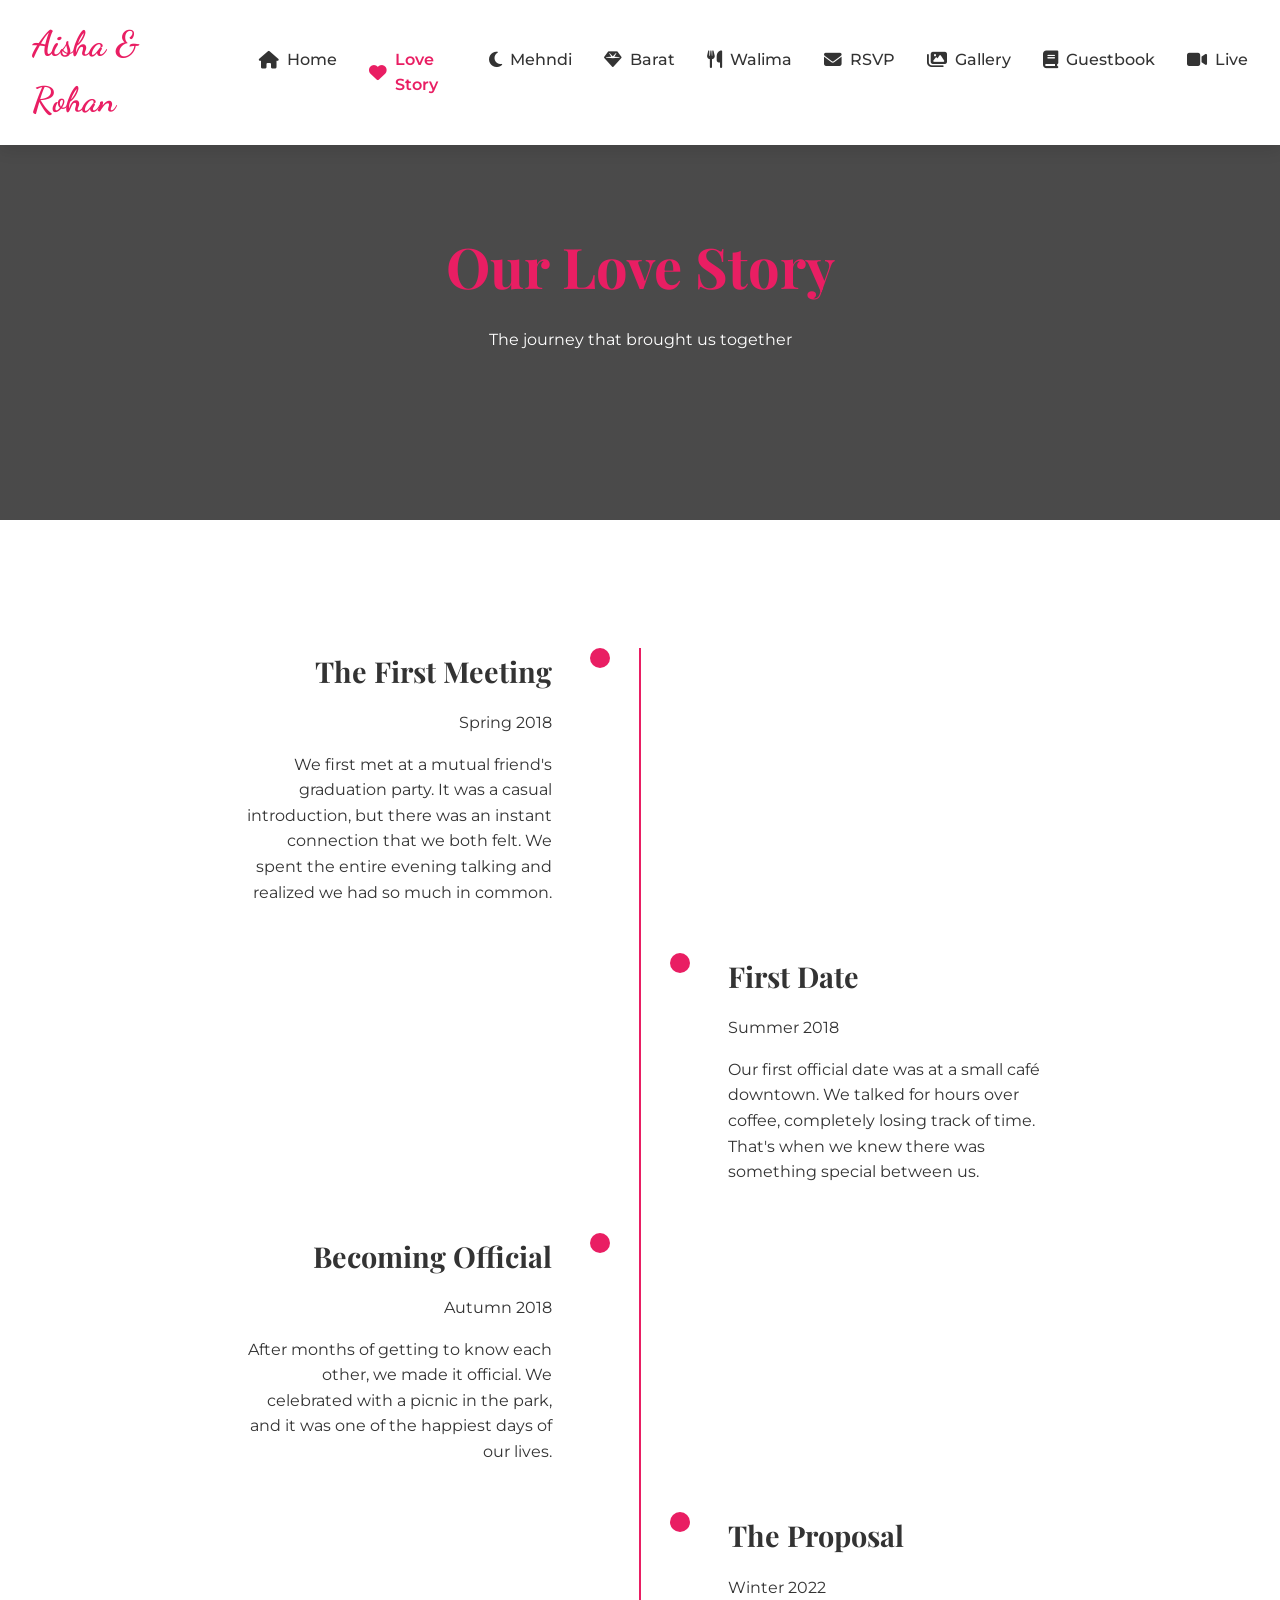
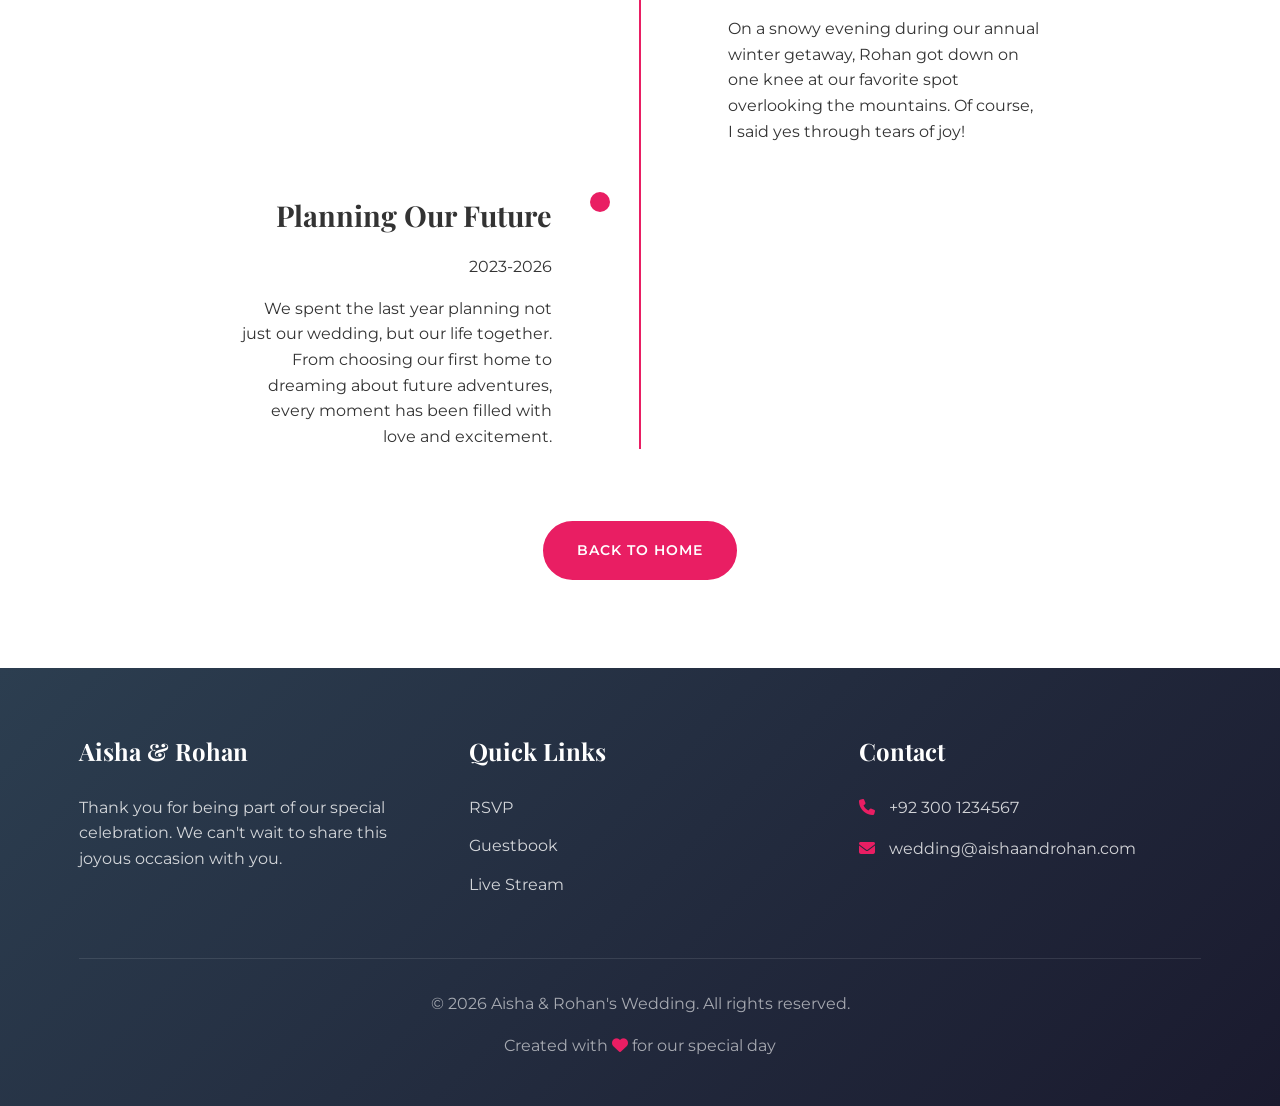
==== pages/love-story.html @ 5f3a9495 "demo-site" ====
<!DOCTYPE html>
<html lang="en">

<head>
    <meta charset="UTF-8">
    <meta name="viewport" content="width=device-width, initial-scale=1.0">
    <title>Our Love Story - Aisha & Rohan's Wedding</title>
    <link rel="stylesheet" href="../style.css">
    <link rel="stylesheet" href="https://cdnjs.cloudflare.com/ajax/libs/font-awesome/6.4.0/css/all.min.css">
    <link
        href="https://fonts.googleapis.com/css2?family=Playfair+Display:wght@400;700&family=Montserrat:wght@300;400;500;600&family=Dancing+Script:wght@700&display=swap"
        rel="stylesheet">
</head>

<body>
    <!-- Navigation (same as index.html) -->
    <nav class="navbar">
        <div class="nav-container">
            <a href="../index.html" class="logo">Aisha & Rohan</a>
            <div class="nav-toggle" id="navToggle">
                <i class="fas fa-bars"></i>
            </div>
            <ul class="nav-menu" id="navMenu">
                <li><a href="../index.html"><i class="fas fa-home"></i> Home</a></li>
                <li><a href="love-story.html"><i class="fas fa-heart"></i> Love Story</a></li>
                <li><a href="mehndi.html"><i class="fas fa-moon"></i> Mehndi</a></li>
                <li><a href="barat.html"><i class="fas fa-gem"></i> Barat</a></li>
                <li><a href="walima.html"><i class="fas fa-utensils"></i> Walima</a></li>
                <li><a href="rsvp.html"><i class="fas fa-envelope"></i> RSVP</a></li>
                <li><a href="gallery.html"><i class="fas fa-images"></i> Gallery</a></li>
                <li><a href="guestbook.html"><i class="fas fa-book"></i> Guestbook</a></li>
                <li><a href="live.html"><i class="fas fa-video"></i> Live</a></li>
            </ul>
        </div>
    </nav>

    <!-- Page Header -->
    <section class="page-header">
        <div class="container">
            <h1>Our Love Story</h1>
            <p>The journey that brought us together</p>
        </div>
    </section>

    <!-- Love Story Content -->
    <section class="page-content">
        <div class="container">
            <div class="timeline">
                <div class="timeline-item">
                    <h3>The First Meeting</h3>
                    <p class="timeline-date">Spring 2018</p>
                    <p>We first met at a mutual friend's graduation party. It was a casual introduction, but there was
                        an instant connection that we both felt. We spent the entire evening talking and realized we had
                        so much in common.</p>
                </div>

                <div class="timeline-item">
                    <h3>First Date</h3>
                    <p class="timeline-date">Summer 2018</p>
                    <p>Our first official date was at a small café downtown. We talked for hours over coffee, completely
                        losing track of time. That's when we knew there was something special between us.</p>
                </div>

                <div class="timeline-item">
                    <h3>Becoming Official</h3>
                    <p class="timeline-date">Autumn 2018</p>
                    <p>After months of getting to know each other, we made it official. We celebrated with a picnic in
                        the park, and it was one of the happiest days of our lives.</p>
                </div>

                <div class="timeline-item">
                    <h3>The Proposal</h3>
                    <p class="timeline-date">Winter 2022</p>
                    <p>On a snowy evening during our annual winter getaway, Rohan got down on one knee at our favorite
                        spot overlooking the mountains. Of course, I said yes through tears of joy!</p>
                </div>

                <div class="timeline-item">
                    <h3>Planning Our Future</h3>
                    <p class="timeline-date">2023-2026</p>
                    <p>We spent the last year planning not just our wedding, but our life together. From choosing our
                        first home to dreaming about future adventures, every moment has been filled with love and
                        excitement.</p>
                </div>
            </div>

            <div class="text-center" style="margin-top: 4rem;">
                <a href="../index.html" class="btn-primary">Back to Home</a>
            </div>
        </div>
    </section>

    <!-- Footer (same as index.html) -->
    <footer class="footer">
        <div class="container">
            <div class="footer-content">
                <div class="footer-section">
                    <h3>Aisha & Rohan</h3>
                    <p>Thank you for being part of our special celebration. We can't wait to share this joyous occasion
                        with you.</p>
                </div>

                <div class="footer-section">
                    <h3>Quick Links</h3>
                    <ul>
                        <li><a href="rsvp.html">RSVP</a></li>
                        <li><a href="guestbook.html">Guestbook</a></li>
                        <li><a href="live.html">Live Stream</a></li>
                    </ul>
                </div>

                <div class="footer-section">
                    <h3>Contact</h3>
                    <p><i class="fas fa-phone"></i> +92 300 1234567</p>
                    <p><i class="fas fa-envelope"></i> wedding@aishaandrohan.com</p>
                </div>
            </div>

            <div class="footer-bottom">
                <p>&copy; 2026 Aisha & Rohan's Wedding. All rights reserved.</p>
                <p>Created with <i class="fas fa-heart" style="color: #e91e63;"></i> for our special day</p>
            </div>
        </div>
    </footer>

    <script src="../script.js"></script>
</body>

</html>
---- style.css ----
/* Reset and Base Styles */
* {
  margin: 0;
  padding: 0;
  box-sizing: border-box;
}

:root {
  --primary-color: #e91e63;
  --secondary-color: #9c27b0;
  --accent-color: #ff9800;
  --text-color: #333;
  --light-bg: #f9f7f7;
  --white: #ffffff;
  --shadow: 0 5px 15px rgba(0, 0, 0, 0.1);
  --transition: all 0.3s ease;
}

body {
  font-family: "Montserrat", sans-serif;
  color: var(--text-color);
  line-height: 1.6;
  background-color: var(--light-bg);
}

.container {
  width: 90%;
  max-width: 1200px;
  margin: 0 auto;
  padding: 0 15px;
}

.text-center {
  text-align: center;
}

/* Typography */
h1,
h2,
h3 {
  font-family: "Playfair Display", serif;
  font-weight: 700;
  margin-bottom: 1rem;
}

h1 {
  font-size: 3.5rem;
  color: var(--primary-color);
}

h2 {
  font-size: 2.5rem;
  color: var(--secondary-color);
}

h3 {
  font-size: 1.8rem;
  color: var(--text-color);
}

p {
  margin-bottom: 1rem;
}

/* Navigation */
.navbar {
  background-color: var(--white);
  box-shadow: var(--shadow);
  position: fixed;
  top: 0;
  width: 100%;
  z-index: 1000;
}

.nav-container {
  display: flex;
  justify-content: space-between;
  align-items: center;
  padding: 1rem 2rem;
}

.logo {
  font-family: "Dancing Script", cursive;
  font-size: 2.2rem;
  color: var(--primary-color);
  text-decoration: none;
  font-weight: 700;
}

.nav-menu {
  display: flex;
  list-style: none;
}

.nav-menu li {
  margin-left: 2rem;
}

.nav-menu a {
  text-decoration: none;
  color: var(--text-color);
  font-weight: 500;
  font-size: 1rem;
  transition: var(--transition);
  display: flex;
  align-items: center;
}

.nav-menu a i {
  margin-right: 8px;
  font-size: 1.1rem;
}

.nav-menu a:hover {
  color: var(--primary-color);
}

.nav-toggle {
  display: none;
  font-size: 1.5rem;
  cursor: pointer;
  color: var(--primary-color);
}

/* Hero Section */
.hero {
  height: 100vh;
  background:
    linear-gradient(rgba(0, 0, 0, 0.7), rgba(0, 0, 0, 0.7)),
    url("https://images.unsplash.com/photo-1511988617509-a57c8a288659?ixlib=rb-1.2.1&auto=format&fit=crop&w=1950&q=80");
  background-size: cover;
  background-position: center;
  display: flex;
  align-items: center;
  justify-content: center;
  text-align: center;
  color: var(--white);
  margin-top: 70px;
  position: relative;
}

.hero-content {
  position: relative;
  z-index: 2;
  max-width: 800px;
  padding: 2rem;
}

.couple-names {
  font-size: 4.5rem;
  font-family: "Dancing Script", cursive;
  margin-bottom: 0.5rem;
  color: var(--white);
}

.heart-icon {
  color: var(--primary-color);
  margin: 0 1rem;
  font-size: 4rem;
}

.wedding-date {
  font-size: 1.8rem;
  margin-bottom: 0.5rem;
  opacity: 0.9;
}

.tagline {
  font-size: 1.3rem;
  margin-bottom: 3rem;
  opacity: 0.8;
}

/* Countdown Timer */
.countdown-container {
  margin: 3rem 0;
  padding: 2rem;
  background: rgba(255, 255, 255, 0.1);
  backdrop-filter: blur(10px);
  border-radius: 15px;
  border: 1px solid rgba(255, 255, 255, 0.2);
}

.countdown-title {
  font-size: 1.8rem;
  color: var(--white);
  margin-bottom: 2rem;
}

.countdown {
  display: flex;
  justify-content: center;
  gap: 2rem;
  flex-wrap: wrap;
}

.countdown-item {
  background: rgba(255, 255, 255, 0.15);
  padding: 1.5rem;
  border-radius: 10px;
  min-width: 120px;
  text-align: center;
  transition: var(--transition);
}

.countdown-item:hover {
  transform: translateY(-5px);
  background: rgba(255, 255, 255, 0.25);
}

.countdown-item span {
  font-size: 3rem;
  font-weight: 700;
  display: block;
  color: var(--white);
}

.countdown-item p {
  font-size: 1rem;
  margin: 0;
  color: rgba(255, 255, 255, 0.9);
}

/* Buttons */
.btn-primary,
.btn-secondary,
.btn-small {
  display: inline-block;
  padding: 1rem 2rem;
  border-radius: 50px;
  text-decoration: none;
  font-weight: 600;
  transition: var(--transition);
  margin: 0.5rem;
  text-transform: uppercase;
  letter-spacing: 1px;
  font-size: 0.9rem;
}

.btn-primary {
  background: var(--primary-color);
  color: var(--white);
  border: 2px solid var(--primary-color);
}

.btn-primary:hover {
  background: transparent;
  color: var(--primary-color);
  transform: translateY(-3px);
  box-shadow: 0 10px 20px rgba(233, 30, 99, 0.3);
}

.btn-secondary {
  background: transparent;
  color: var(--white);
  border: 2px solid var(--white);
}

.btn-secondary:hover {
  background: var(--white);
  color: var(--primary-color);
  transform: translateY(-3px);
}

.btn-small {
  padding: 0.7rem 1.5rem;
  font-size: 0.8rem;
}

.hero-buttons {
  margin-top: 2rem;
}

/* Events Preview */
.events-preview {
  padding: 5rem 0;
  background-color: var(--white);
}

.section-title {
  text-align: center;
  margin-bottom: 1rem;
}

.section-subtitle {
  text-align: center;
  color: #666;
  margin-bottom: 3rem;
  font-size: 1.2rem;
}

.events-grid {
  display: grid;
  grid-template-columns: repeat(auto-fit, minmax(300px, 1fr));
  gap: 2rem;
  margin-top: 3rem;
}

.event-card {
  background: var(--light-bg);
  padding: 2rem;
  border-radius: 15px;
  text-align: center;
  transition: var(--transition);
  box-shadow: var(--shadow);
}

.event-card:hover {
  transform: translateY(-10px);
  box-shadow: 0 15px 30px rgba(0, 0, 0, 0.15);
}

.event-icon {
  width: 80px;
  height: 80px;
  background: linear-gradient(
    135deg,
    var(--primary-color),
    var(--secondary-color)
  );
  border-radius: 50%;
  display: flex;
  align-items: center;
  justify-content: center;
  margin: 0 auto 1.5rem;
  font-size: 2rem;
  color: var(--white);
}

.event-date {
  color: var(--primary-color);
  font-weight: 600;
  margin: 0.5rem 0;
}

.event-time {
  color: #666;
  margin-bottom: 1.5rem;
}

/* Gallery Preview */
.gallery-preview {
  padding: 5rem 0;
  background-color: var(--light-bg);
}

.gallery-grid {
  display: grid;
  grid-template-columns: repeat(auto-fit, minmax(300px, 1fr));
  gap: 1.5rem;
  margin: 3rem 0;
}

.gallery-item {
  overflow: hidden;
  border-radius: 10px;
  height: 300px;
  transition: var(--transition);
}

.gallery-item:hover {
  transform: scale(1.03);
}

.gallery-item img {
  width: 100%;
  height: 100%;
  object-fit: cover;
  transition: var(--transition);
}

.gallery-item:hover img {
  transform: scale(1.1);
}

/* Footer */
.footer {
  background: linear-gradient(135deg, #2c3e50, #1a1a2e);
  color: var(--white);
  padding: 4rem 0 2rem;
}

.footer-content {
  display: grid;
  grid-template-columns: repeat(auto-fit, minmax(250px, 1fr));
  gap: 3rem;
  margin-bottom: 3rem;
}

.footer-section h3 {
  color: var(--white);
  margin-bottom: 1.5rem;
  font-size: 1.5rem;
}

.footer-section p {
  color: rgba(255, 255, 255, 0.8);
  margin-bottom: 1rem;
}

.footer-section ul {
  list-style: none;
}

.footer-section ul li {
  margin-bottom: 0.8rem;
}

.footer-section ul li a {
  color: rgba(255, 255, 255, 0.8);
  text-decoration: none;
  transition: var(--transition);
}

.footer-section ul li a:hover {
  color: var(--primary-color);
  padding-left: 5px;
}

.footer-section i {
  margin-right: 10px;
  color: var(--primary-color);
}

.footer-bottom {
  text-align: center;
  padding-top: 2rem;
  border-top: 1px solid rgba(255, 255, 255, 0.1);
  color: rgba(255, 255, 255, 0.6);
}

/* Page Styles */
.page-header {
  height: 50vh;
  background:
    linear-gradient(rgba(0, 0, 0, 0.7), rgba(0, 0, 0, 0.7)),
    url("https://images.unsplash.com/photo-1511988617509-a57c8a288659?ixlib=rb-1.2.1&auto=format&fit=crop&w=1950&q=80");
  background-size: cover;
  background-position: center;
  display: flex;
  align-items: center;
  justify-content: center;
  text-align: center;
  color: var(--white);
  margin-top: 70px;
}

.page-content {
  padding: 5rem 0;
  background-color: var(--white);
}

/* Love Story Page */
.timeline {
  position: relative;
  max-width: 800px;
  margin: 3rem auto;
}

.timeline::before {
  content: "";
  position: absolute;
  left: 50%;
  transform: translateX(-50%);
  width: 2px;
  height: 100%;
  background: var(--primary-color);
}

.timeline-item {
  margin-bottom: 3rem;
  position: relative;
  width: 45%;
}

.timeline-item:nth-child(odd) {
  margin-left: 0;
  margin-right: auto;
  padding-right: 3rem;
  text-align: right;
}

.timeline-item:nth-child(even) {
  margin-left: auto;
  margin-right: 0;
  padding-left: 3rem;
}

.timeline-item::before {
  content: "";
  position: absolute;
  width: 20px;
  height: 20px;
  border-radius: 50%;
  background: var(--primary-color);
  top: 0;
}

.timeline-item:nth-child(odd)::before {
  right: -10px;
}

.timeline-item:nth-child(even)::before {
  left: -10px;
}

/* Event Pages */
.event-details {
  max-width: 800px;
  margin: 0 auto;
}

.event-info {
  background: var(--light-bg);
  padding: 2rem;
  border-radius: 15px;
  margin-bottom: 3rem;
  box-shadow: var(--shadow);
}

.info-item {
  display: flex;
  align-items: center;
  margin-bottom: 1.5rem;
}

.info-item i {
  font-size: 1.5rem;
  color: var(--primary-color);
  margin-right: 1rem;
  width: 30px;
}

.map-container {
  height: 400px;
  border-radius: 15px;
  overflow: hidden;
  margin-top: 2rem;
  box-shadow: var(--shadow);
}

.map-placeholder {
  width: 100%;
  height: 100%;
  background: linear-gradient(135deg, #667eea 0%, #764ba2 100%);
  display: flex;
  align-items: center;
  justify-content: center;
  color: var(--white);
  font-size: 1.2rem;
}

/* RSVP Page */
.rsvp-form-container {
  max-width: 600px;
  margin: 0 auto;
  background: var(--light-bg);
  padding: 3rem;
  border-radius: 15px;
  box-shadow: var(--shadow);
}

.form-group {
  margin-bottom: 1.5rem;
}

.form-group label {
  display: block;
  margin-bottom: 0.5rem;
  font-weight: 600;
  color: var(--text-color);
}

.form-group input,
.form-group select,
.form-group textarea {
  width: 100%;
  padding: 0.8rem 1rem;
  border: 2px solid #ddd;
  border-radius: 8px;
  font-family: "Montserrat", sans-serif;
  font-size: 1rem;
  transition: var(--transition);
}

.form-group input:focus,
.form-group select:focus,
.form-group textarea:focus {
  border-color: var(--primary-color);
  outline: none;
  box-shadow: 0 0 0 3px rgba(233, 30, 99, 0.1);
}

.radio-group {
  display: flex;
  gap: 2rem;
  margin-top: 0.5rem;
}

.radio-option {
  display: flex;
  align-items: center;
}

.radio-option input {
  width: auto;
  margin-right: 0.5rem;
}

.events-selection {
  margin: 2rem 0;
}

.event-checkbox {
  display: flex;
  align-items: center;
  margin-bottom: 1rem;
  padding: 1rem;
  background: var(--white);
  border-radius: 8px;
  border: 2px solid #ddd;
  transition: var(--transition);
}

.event-checkbox:hover {
  border-color: var(--primary-color);
}

.event-checkbox input {
  width: auto;
  margin-right: 1rem;
}

/* Gallery Page */
.gallery-full {
  columns: 3 300px;
  column-gap: 1.5rem;
  margin: 3rem 0;
}

.gallery-full-item {
  break-inside: avoid;
  margin-bottom: 1.5rem;
  border-radius: 10px;
  overflow: hidden;
  box-shadow: var(--shadow);
  transition: var(--transition);
}

.gallery-full-item:hover {
  transform: translateY(-5px);
  box-shadow: 0 15px 30px rgba(0, 0, 0, 0.2);
}

.gallery-full-item img {
  width: 100%;
  height: auto;
  display: block;
  transition: var(--transition);
}

.gallery-full-item:hover img {
  transform: scale(1.05);
}

/* Guestbook Page */
.guestbook-container {
  max-width: 800px;
  margin: 0 auto;
}

.message-form {
  background: var(--light-bg);
  padding: 2rem;
  border-radius: 15px;
  margin-bottom: 3rem;
  box-shadow: var(--shadow);
}

.messages-container {
  margin-top: 3rem;
}

.message-card {
  background: var(--white);
  padding: 2rem;
  border-radius: 15px;
  margin-bottom: 1.5rem;
  box-shadow: var(--shadow);
}

.message-header {
  display: flex;
  justify-content: space-between;
  align-items: center;
  margin-bottom: 1rem;
  padding-bottom: 1rem;
  border-bottom: 1px solid #eee;
}

.message-author {
  font-weight: 600;
  color: var(--primary-color);
}

.message-date {
  color: #666;
  font-size: 0.9rem;
}

/* Live Page */
.live-container {
  text-align: center;
  max-width: 800px;
  margin: 0 auto;
}

.live-status {
  background: var(--light-bg);
  padding: 2rem;
  border-radius: 15px;
  margin-bottom: 3rem;
  box-shadow: var(--shadow);
}

.status-indicator {
  display: inline-flex;
  align-items: center;
  padding: 0.5rem 1.5rem;
  background: #4caf50;
  color: white;
  border-radius: 50px;
  margin-bottom: 1rem;
}

.status-indicator.offline {
  background: #f44336;
}

.status-dot {
  width: 10px;
  height: 10px;
  background: white;
  border-radius: 50%;
  margin-right: 10px;
  animation: pulse 2s infinite;
}

@keyframes pulse {
  0% {
    opacity: 1;
  }
  50% {
    opacity: 0.5;
  }
  100% {
    opacity: 1;
  }
}

.video-container {
  position: relative;
  padding-bottom: 56.25%; /* 16:9 */
  height: 0;
  overflow: hidden;
  border-radius: 15px;
  box-shadow: var(--shadow);
  margin: 2rem 0;
}

.video-placeholder {
  position: absolute;
  top: 0;
  left: 0;
  width: 100%;
  height: 100%;
  background: linear-gradient(135deg, #667eea 0%, #764ba2 100%);
  display: flex;
  align-items: center;
  justify-content: center;
  color: var(--white);
  font-size: 1.2rem;
}

/* Responsive Design */
@media (max-width: 992px) {
  .couple-names {
    font-size: 3.5rem;
  }

  .countdown-item {
    min-width: 100px;
  }

  .countdown-item span {
    font-size: 2.5rem;
  }
}

@media (max-width: 768px) {
  .nav-menu {
    position: fixed;
    top: 70px;
    left: -100%;
    flex-direction: column;
    background-color: var(--white);
    width: 100%;
    text-align: center;
    transition: 0.3s;
    box-shadow: 0 10px 27px rgba(0, 0, 0, 0.05);
    padding: 2rem 0;
  }

  .nav-menu.active {
    left: 0;
  }

  .nav-menu li {
    margin: 1.5rem 0;
  }

  .nav-toggle {
    display: block;
  }

  .couple-names {
    font-size: 2.8rem;
  }

  h1 {
    font-size: 2.8rem;
  }

  h2 {
    font-size: 2rem;
  }

  .countdown {
    gap: 1rem;
  }

  .countdown-item {
    min-width: 80px;
    padding: 1rem;
  }

  .countdown-item span {
    font-size: 2rem;
  }

  .timeline::before {
    left: 30px;
  }

  .timeline-item {
    width: calc(100% - 60px);
    margin-left: 60px;
    padding-left: 2rem;
    text-align: left;
  }

  .timeline-item:nth-child(odd) {
    margin-left: 60px;
    padding-right: 0;
    padding-left: 2rem;
    text-align: left;
  }

  .timeline-item:nth-child(odd)::before,
  .timeline-item:nth-child(even)::before {
    left: 20px;
  }
}

@media (max-width: 576px) {
  .couple-names {
    font-size: 2.2rem;
  }

  .heart-icon {
    font-size: 3rem;
  }

  .countdown {
    gap: 0.5rem;
  }

  .countdown-item {
    min-width: 70px;
    padding: 0.8rem;
  }

  .countdown-item span {
    font-size: 1.8rem;
  }

  .btn-primary,
  .btn-secondary {
    padding: 0.8rem 1.5rem;
    font-size: 0.8rem;
  }
  .info-item ul {
    list-style: none;
    padding-left: 1.5rem;
    margin-top: 0.5rem;
  }

  .info-item li {
    margin-bottom: 0.5rem;
    position: relative;
  }

  .info-item li:before {
    content: "•";
    color: var(--primary-color);
    position: absolute;
    left: -1rem;
  }

  .map-placeholder {
    width: 100%;
    height: 100%;
    background: linear-gradient(135deg, #667eea 0%, #764ba2 100%);
    display: flex;
    flex-direction: column;
    align-items: center;
    justify-content: center;
    color: var(--white);
    font-size: 1.2rem;
    padding: 2rem;
    text-align: center;
  }

  .map-placeholder i {
    font-size: 3rem;
    margin-bottom: 1rem;
    color: var(--white);
  }

  .map-placeholder a {
    margin-top: 1rem;
    text-decoration: none;
  }

  .map-placeholder a:hover {
    transform: translateY(-2px);
    box-shadow: 0 5px 15px rgba(255, 255, 255, 0.3);
  }

  /* Responsive adjustments for event pages */
  @media (max-width: 768px) {
    .event-info {
      padding: 1.5rem;
    }

    .schedule-container {
      padding: 1.5rem;
    }

    .weather-info {
      padding: 1.5rem;
    }
  }
  /* Barat Page Specific Styles */
  .info-card p,
  .info-card small {
    margin: 0.3rem 0;
  }

  .streaming-content .btn-primary {
    background: white;
    color: #667eea;
    border: none;
    padding: 1rem 2rem;
    font-size: 1.1rem;
    margin-top: 1rem;
  }

  .streaming-content .btn-primary:hover {
    background: rgba(255, 255, 255, 0.9);
    transform: translateY(-3px);
  }

  .special-section ul {
    list-style: none;
    padding-left: 1.5rem;
    margin-top: 1rem;
  }

  .special-section li {
    margin-bottom: 0.5rem;
    position: relative;
  }

  .special-section li:before {
    content: "•";
    color: var(--primary-color);
    position: absolute;
    left: -1rem;
  }

  .prayer-timing li:before {
    color: white;
  }

  /* Responsive adjustments */
  @media (max-width: 768px) {
    .timings-container,
    .streaming-info,
    .photography-info {
      padding: 1.5rem;
    }

    .special-sections {
      grid-template-columns: 1fr;
    }

    .arrival-instructions {
      padding: 1.5rem;
    }
  }

  @media (max-width: 480px) {
    .notes-grid {
      grid-template-columns: 1fr;
    }

    .facilities-grid {
      grid-template-columns: repeat(2, 1fr);
      gap: 1rem;
    }

    .facility {
      padding: 0.8rem;
    }
  }
  /* Walima Page Specific Styles */
  .map-placeholder {
    width: 100%;
    height: 100%;
    background: linear-gradient(135deg, #667eea 0%, #764ba2 100%);
    display: flex;
    flex-direction: column;
    align-items: center;
    justify-content: center;
    color: var(--white);
    font-size: 1.2rem;
    padding: 2rem;
    text-align: center;
  }

  .map-placeholder i {
    font-size: 3rem;
    margin-bottom: 1rem;
    color: var(--white);
  }

  .map-placeholder h3 {
    color: white;
    margin-bottom: 0.5rem;
  }

  .map-placeholder .btn-primary,
  .map-placeholder .btn-secondary {
    padding: 0.8rem 1.5rem;
    text-decoration: none;
    border-radius: 50px;
    font-weight: 600;
    transition: var(--transition);
  }

  .map-placeholder .btn-primary:hover,
  .map-placeholder .btn-secondary:hover {
    transform: translateY(-2px);
    box-shadow: 0 5px 15px rgba(255, 255, 255, 0.3);
  }

  /* Responsive adjustments */
  @media (max-width: 768px) {
    .menu-preview,
    .seating-info,
    .entertainment-section,
    .gift-section,
    .transportation-section,
    .comfort-section,
    .final-note {
      padding: 1.5rem;
    }

    .couple-message {
      padding: 1.5rem;
    }

    .services-grid {
      gap: 1rem;
    }

    .service {
      padding: 1rem;
    }
  }

  @media (max-width: 480px) {
    .info-card,
    .seating-card,
    .entertainment-card,
    .transport-card {
      padding: 1.5rem;
    }

    .tab-btn {
      padding: 0.8rem 1.5rem;
      font-size: 0.9rem;
    }
  }
}
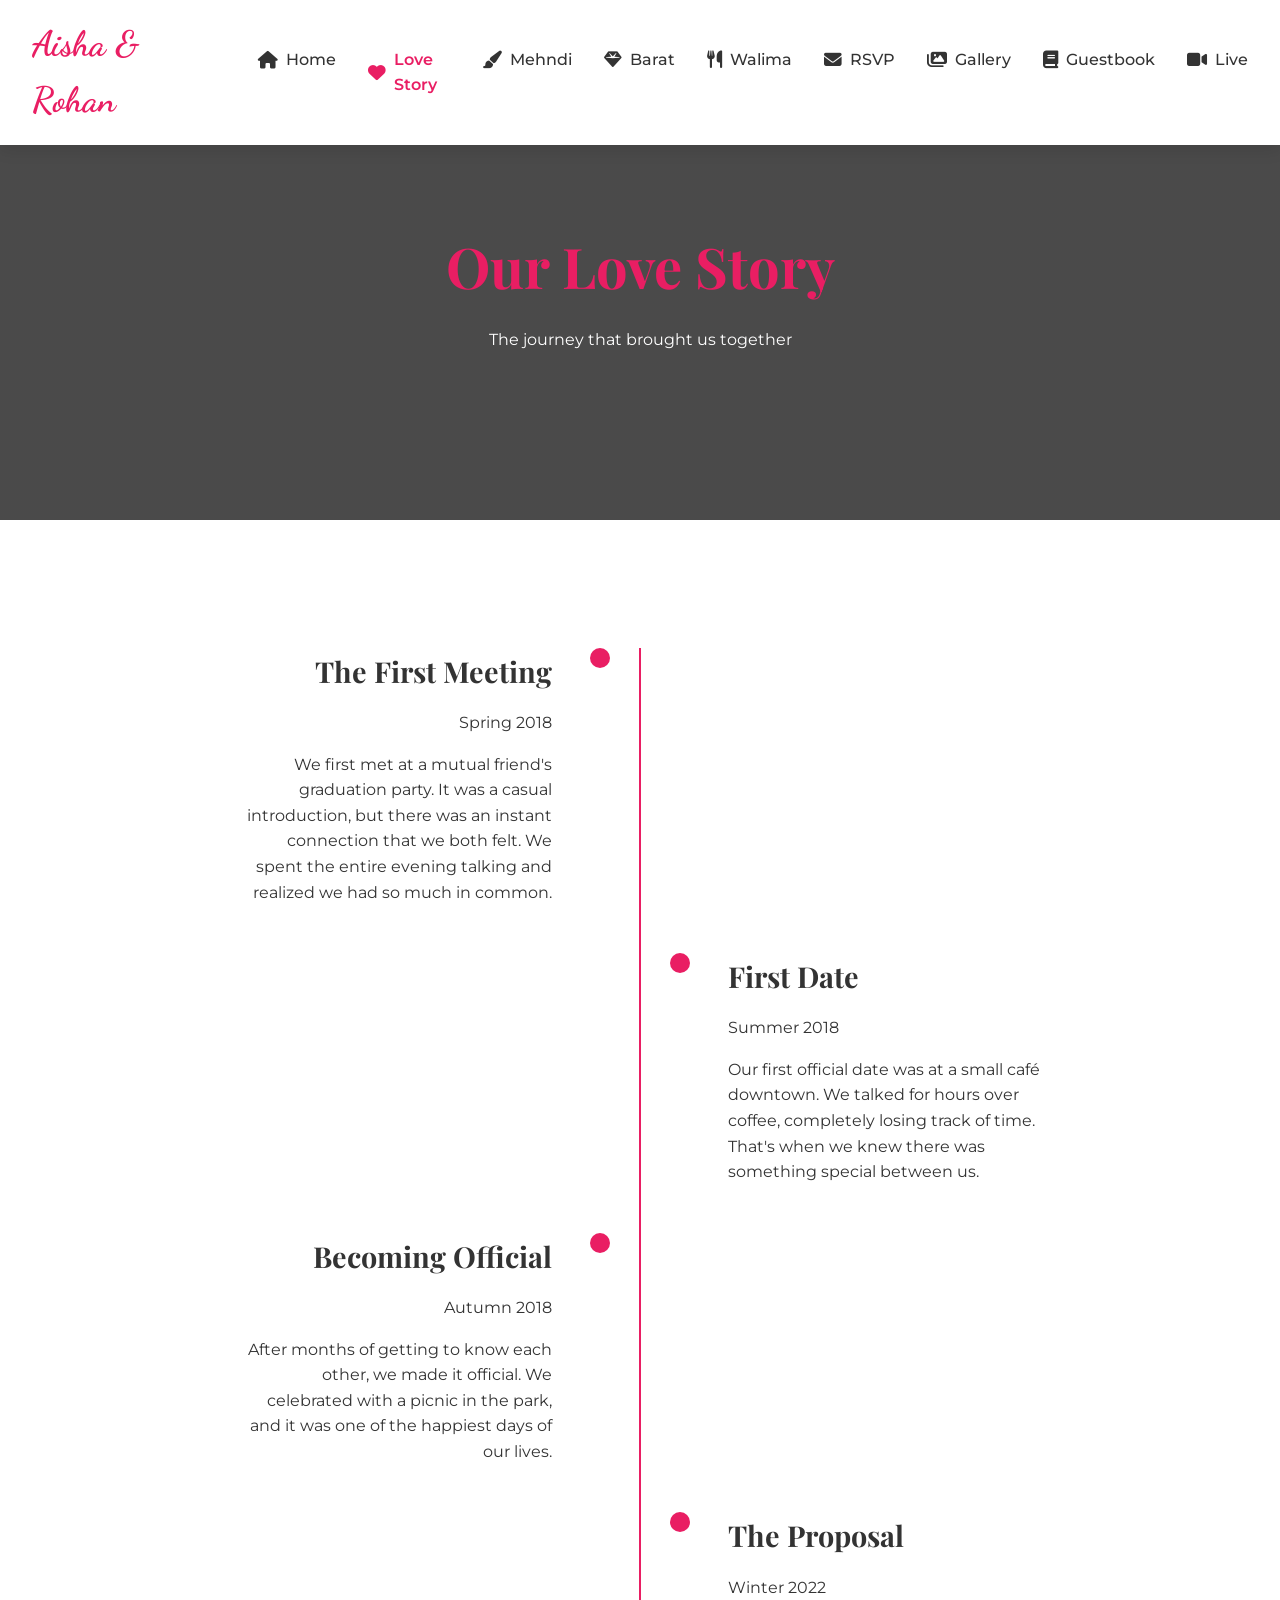
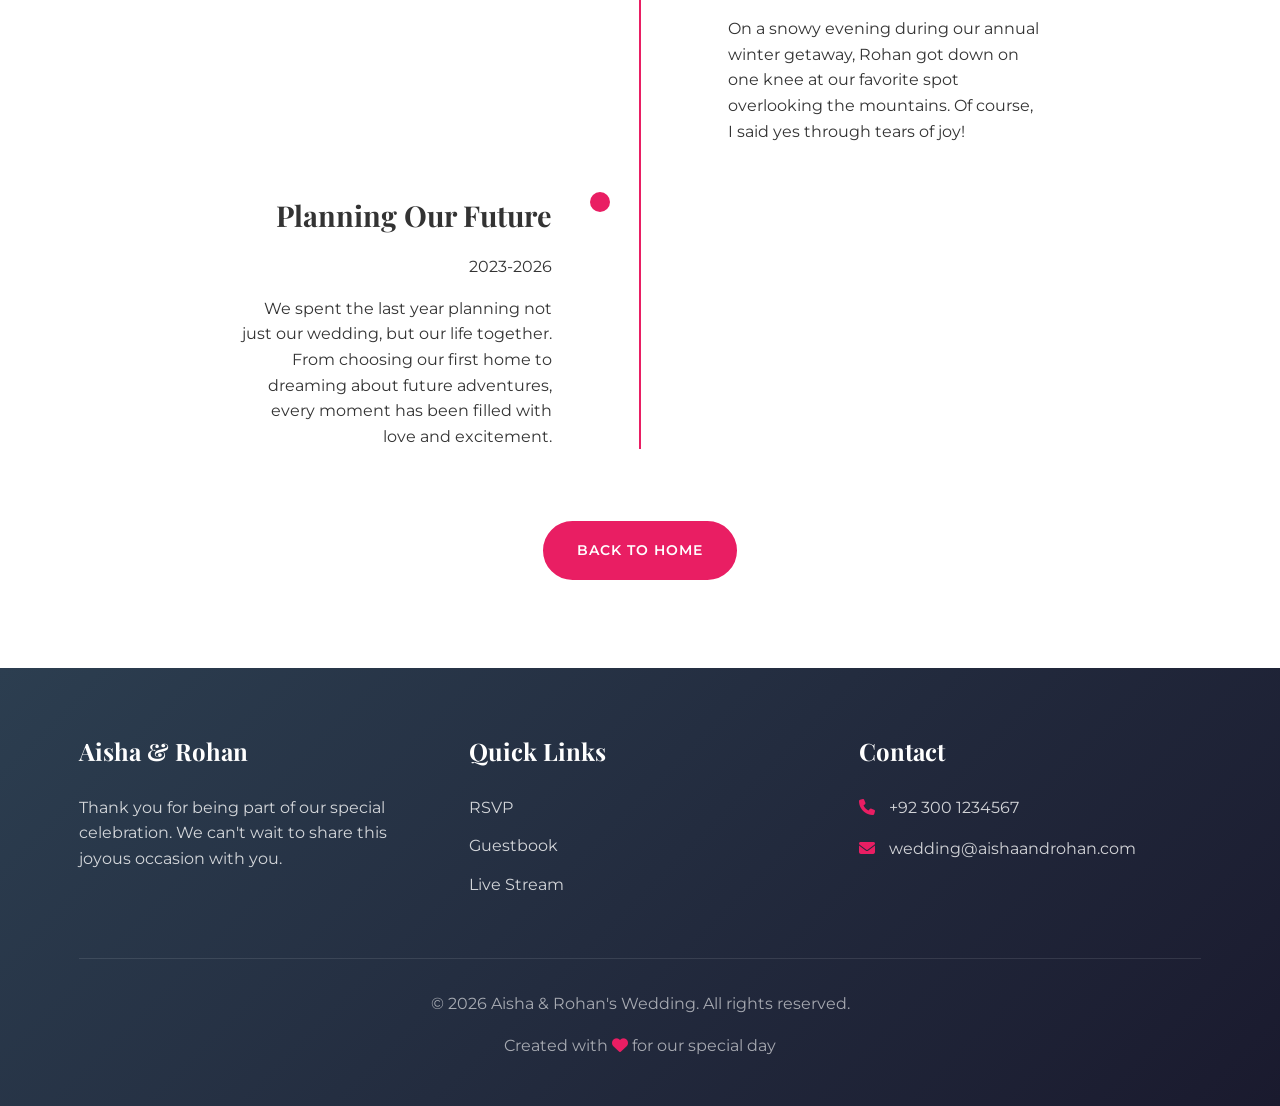
==== commit 8d7d99ac: "nav fixed" ====
--- a/pages/love-story.html
+++ b/pages/love-story.html
@@ -23,7 +23,7 @@
             <ul class="nav-menu" id="navMenu">
                 <li><a href="../index.html"><i class="fas fa-home"></i> Home</a></li>
                 <li><a href="love-story.html"><i class="fas fa-heart"></i> Love Story</a></li>
-                <li><a href="mehndi.html"><i class="fas fa-moon"></i> Mehndi</a></li>
+                <li><a href="mehndi.html"><i class="fas fa-paint-brush"></i> Mehndi</a></li>
                 <li><a href="barat.html"><i class="fas fa-gem"></i> Barat</a></li>
                 <li><a href="walima.html"><i class="fas fa-utensils"></i> Walima</a></li>
                 <li><a href="rsvp.html"><i class="fas fa-envelope"></i> RSVP</a></li>
